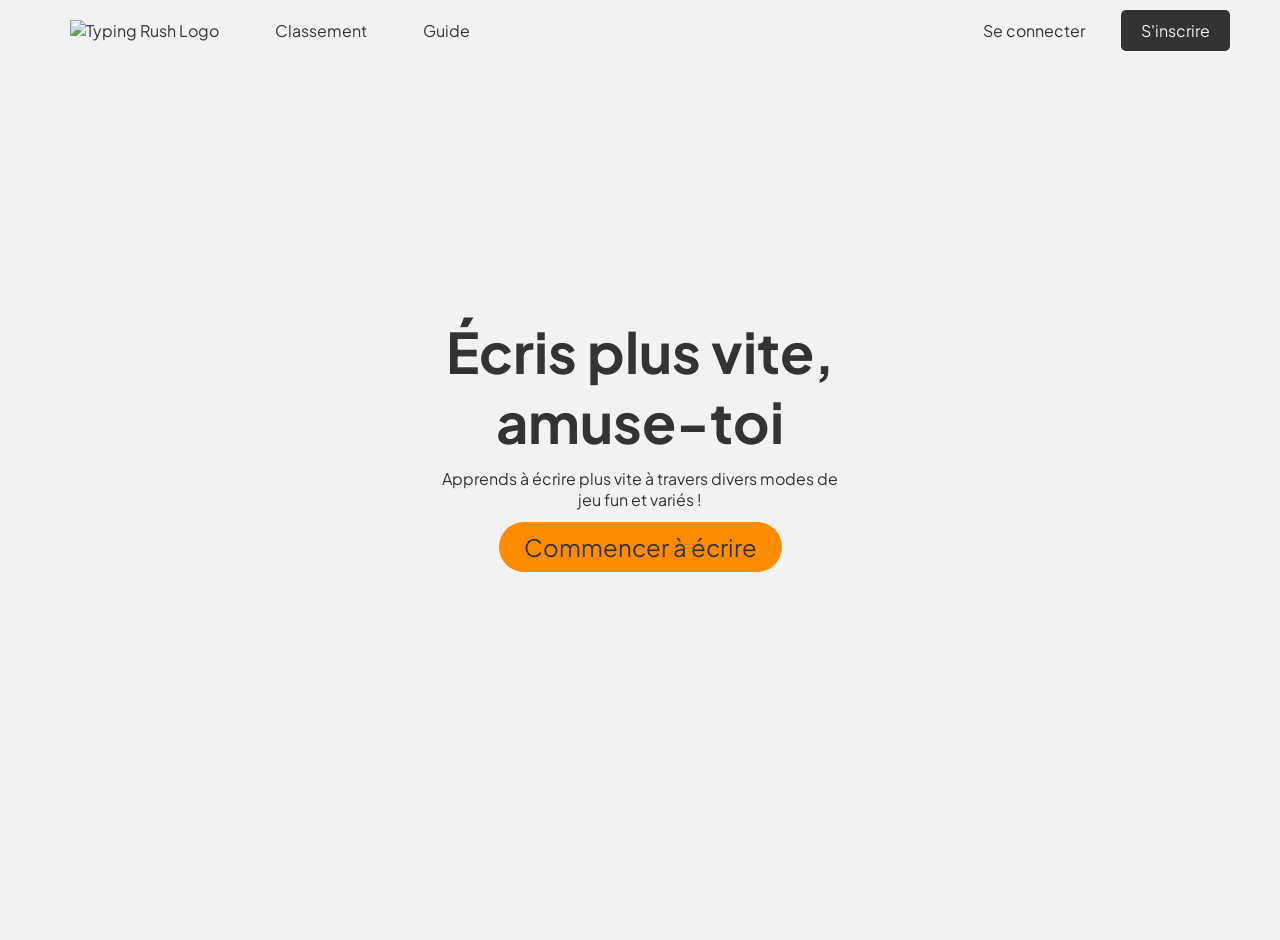
==== frontend/index.html @ f7826659 "add hero and nav" ====
<!DOCTYPE html>
<html lang="fr">
<head>
    <meta charset="UTF-8">
    <meta name="viewport" content="width=device-width, initial-scale=1.0">
    <link rel="preconnect" href="https://fonts.googleapis.com">
    <link rel="preconnect" href="https://fonts.gstatic.com" crossorigin>
    <link href="https://fonts.googleapis.com/css2?family=Plus+Jakarta+Sans:wght@400;500;600;700&family=JetBrains+Mono&display=swap" rel="stylesheet">
    <link rel="stylesheet" href="css/style.css">
    <title>TypingRush</title>
</head>

<body>
    <header>
        <nav>
            <div class="left">
                <a href="/" class="nav-link"><img src="" alt="Typing Rush Logo"></a>
                <a href="/" class="nav-link"><span>Classement</span></a>
                <a href="/" class="nav-link"><span>Guide</span></a>
            </div>
            <div class="right">
                <a href="/" target="_blank" class="nav-link"><span>Se connecter</span></a>
                <a href="/" span id="register" class="nav-link"><span>S'inscrire</span></a>
            </div>
        </nav>
    </header>

    <main>
        <div class="hero">
            <div class="hero-container">
                <h1 class="hero-title">Écris plus vite, amuse-toi</h1>
                <p class="hero-lead">Apprends à écrire plus vite à travers divers modes de jeu fun et variés ! </p>
                <a href="#" class="hero-cta"><span>Commencer à écrire</span></a>
            </div>
        </div>
    </main>
</body>
</html>
---- frontend/css/style.css ----
:root {
    /* Palette de couleur */
    --brand-orange: #FF8C00;
    --brand-dark: #333333;

    /* Role */
    --primary: var(--brand-orange);
    --secondary: #d37400; /* primary hover */
    --background: #F2F2F2;

    /* Text  Color*/
    --text-primary: var(--brand-dark);
    --text-secondary: #636363;

    /* Font families */
    --font-main: 'Plus Jakarta Sans', sans-serif;
    --font-mono: 'JetBrains Mono', monospace; /* Pour le jeu */

    /* Font bold */
    --fw-regular: 400;
    --fw-medium: 500;
    --fw-semibold: 600;
    --fw-bold: 700;

    /* Hover color */
    --text-hover: #000000;
    --bg-hover-active: #e5e7eb;

}

body {
    font-family: var(--font-main);
    font-weight: var(--fw-regular);
    color: var(--text-primary);
    background-color: var(--background);
    -webkit-font-smoothing: antialiased;
}

* {
    margin: 0;
    padding: 0;
    box-sizing: border-box;
    /*outline: 2px solid red;*/
}

a {
    text-decoration: none;
    color: var(--brand-dark)
}


/* NAVBAR SECTION */

nav {
    display: flex;
    align-items: center;
    justify-content: space-between;
    padding: 0 50px;
    height: 60px;
    font-size: 1rem;
}

nav .left {
    display: flex;
    gap: 1rem;
    
}

nav .right {
    display: flex;
    gap: 1rem;
}

nav .right #register {
    background-color: var(--brand-dark);
    color: var(--background);
    border-radius: 5px;
}

.nav-link {
    padding: 10px 20px;
}


.nav-link:hover {
    color: var(--text-hover);
}

/* HERO SECTION */

.hero {
    height: 880px;
    display: flex;
    flex-direction: column;
    justify-content: center;
    align-items: center;
}

.hero-container {
    display: flex;
    flex-direction: column;
    justify-content: center;
    align-items: center;
    text-align: center;
    gap: 0.75rem;
    margin-bottom: 7rem;
}

.hero-container .hero-title {
    width: 400px;
    font-size: 3.5rem;
    
}

.hero-container .hero-lead {
    width: 400px;
    font-size: 1rem;
}

.hero-container .hero-cta {
    padding: 10px 25px;
    background-color: var(--primary);
    border-radius: 9999px;
    font-size: 1.5rem;
}
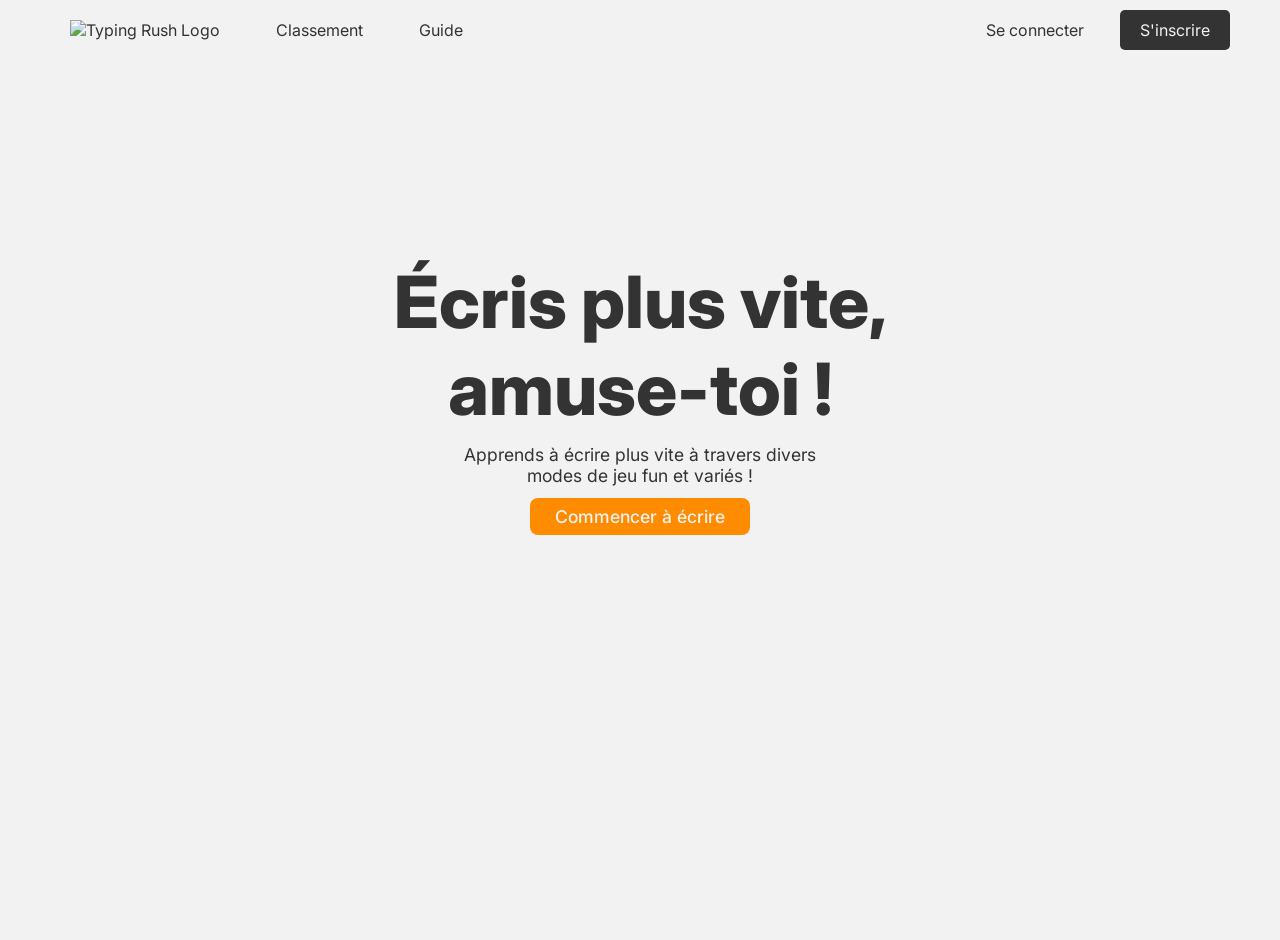
==== commit 811a37ea: "feat: adding responsive" ====
--- a/frontend/index.html
+++ b/frontend/index.html
@@ -5,7 +5,8 @@
     <meta name="viewport" content="width=device-width, initial-scale=1.0">
     <link rel="preconnect" href="https://fonts.googleapis.com">
     <link rel="preconnect" href="https://fonts.gstatic.com" crossorigin>
-    <link href="https://fonts.googleapis.com/css2?family=Plus+Jakarta+Sans:wght@400;500;600;700&family=JetBrains+Mono&display=swap" rel="stylesheet">
+    <link href="https://fonts.googleapis.com/css2?family=Inter:wght@400;500;600;700;800&family=JetBrains+Mono:wght@400;500;700&display=swap" rel="stylesheet">
+    <link rel="stylesheet" href="https://cdnjs.cloudflare.com/ajax/libs/font-awesome/6.5.0/css/all.min.css">
     <link rel="stylesheet" href="css/style.css">
     <title>TypingRush</title>
 </head>
@@ -13,6 +14,9 @@
 <body>
     <header>
         <nav>
+            <div class="menu">
+                <i class="fa-solid fa-bars"></i>
+            </div>
             <div class="left">
                 <a href="/" class="nav-link"><img src="" alt="Typing Rush Logo"></a>
                 <a href="/" class="nav-link"><span>Classement</span></a>
@@ -28,7 +32,7 @@
     <main>
         <div class="hero">
             <div class="hero-container">
-                <h1 class="hero-title">Écris plus vite, amuse-toi</h1>
+                <h1 class="hero-title">Écris plus vite, amuse-toi !</h1>
                 <p class="hero-lead">Apprends à écrire plus vite à travers divers modes de jeu fun et variés ! </p>
                 <a href="#" class="hero-cta"><span>Commencer à écrire</span></a>
             </div>
--- a/frontend/css/style.css
+++ b/frontend/css/style.css
@@ -13,14 +13,14 @@
     --text-secondary: #636363;
 
     /* Font families */
-    --font-main: 'Plus Jakarta Sans', sans-serif;
+    --font-main: 'Inter', sans-serif;
     --font-mono: 'JetBrains Mono', monospace; /* Pour le jeu */
 
     /* Font bold */
     --fw-regular: 400;
     --fw-medium: 500;
     --fw-semibold: 600;
-    --fw-bold: 700;
+    --fw-bold: 800;
 
     /* Hover color */
     --text-hover: #000000;
@@ -41,6 +41,10 @@
     padding: 0;
     box-sizing: border-box;
     /*outline: 2px solid red;*/
+}
+
+i {
+    font-family:'Franklin Gothic Medium', 'Arial Narrow', 'Arial', 'sans-serif';
 }
 
 a {
@@ -86,6 +90,12 @@
     color: var(--text-hover);
 }
 
+
+nav .menu {
+    display: none;
+}
+
+
 /* HERO SECTION */
 
 .hero {
@@ -103,23 +113,55 @@
     align-items: center;
     text-align: center;
     gap: 0.75rem;
-    margin-bottom: 7rem;
+    margin-bottom: 13rem;
 }
 
 .hero-container .hero-title {
-    width: 400px;
-    font-size: 3.5rem;
+    width: 700px;
+    font-size: 4.5rem;
+    font-weight: var(--fw-bold);
     
 }
 
 .hero-container .hero-lead {
     width: 400px;
-    font-size: 1rem;
+    font-size: 1.1rem;
 }
 
 .hero-container .hero-cta {
-    padding: 10px 25px;
+    color: var(--background);
+    padding: 8px 25px;
     background-color: var(--primary);
-    border-radius: 9999px;
-    font-size: 1.5rem;
+    border-radius: 8px;
+    font-size: 1.1rem;
+    font-weight: var(--fw-medium);
 }
+
+
+
+@media (max-width: 850px) {
+    nav {
+        justify-content: flex-end;
+    }
+    nav .left {
+        display: none;
+    }
+
+    nav .right  {
+        display: none;
+    }
+
+    nav .menu {
+        display: block;
+        font-size: 25px;
+    }
+
+}
+
+
+@media (max-width: 700px) {
+    .hero .hero-title {
+        width: 400px;
+        font-size: 3.25rem;
+    }
+}
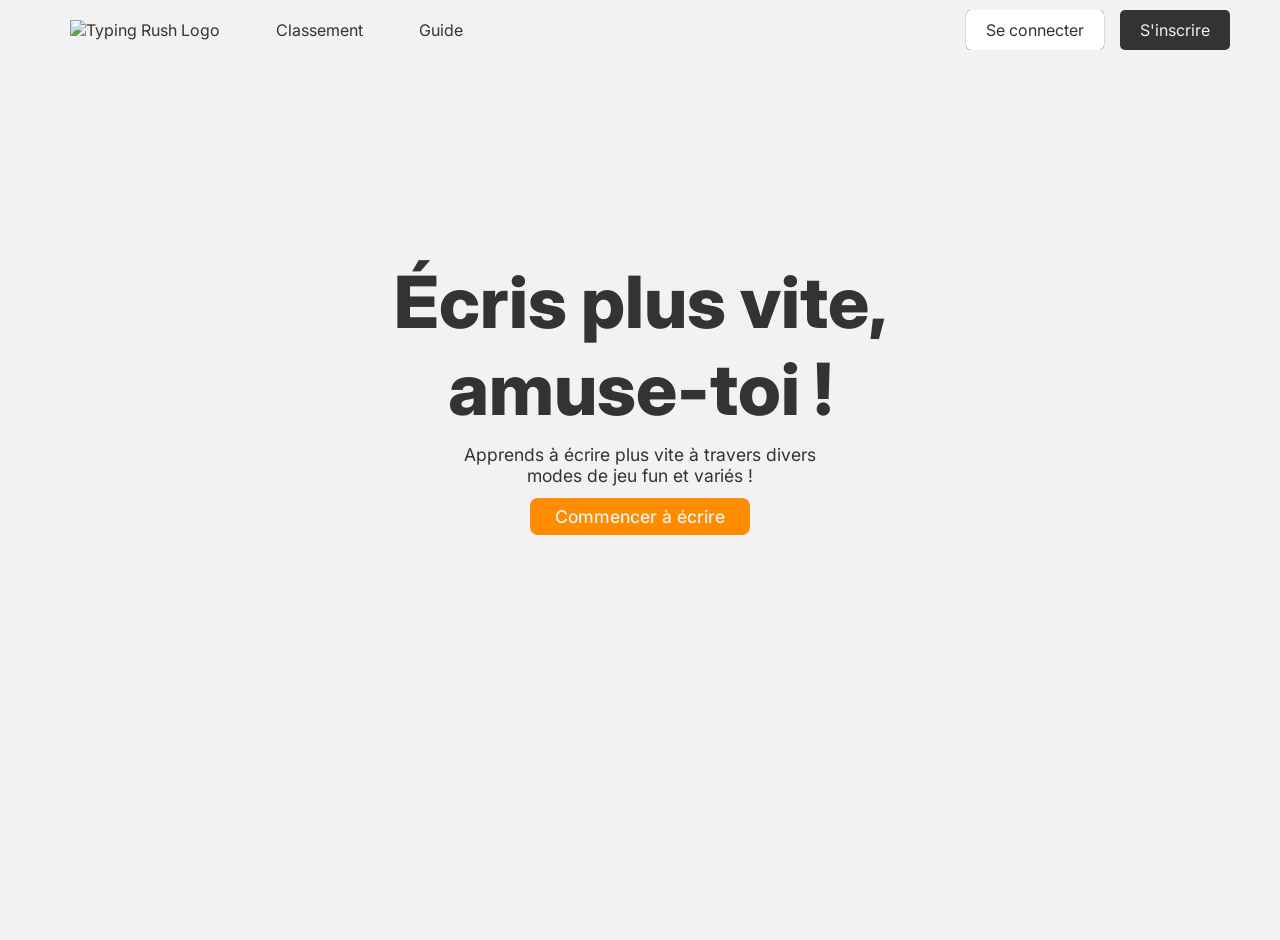
==== commit 636abcd1: "feat: implement responsive navigation menu" ====
--- a/frontend/index.html
+++ b/frontend/index.html
@@ -15,7 +15,17 @@
     <header>
         <nav>
             <div class="menu">
-                <i class="fa-solid fa-bars"></i>
+                <i class="fa-solid fa-bars bouton"></i>
+                <div class="close nav-menu">
+                    <div class=login-section>
+                        <span class=register>S'inscrire</span>
+                        <span class="login">Se connecter</span>
+                    </div>
+                    <div class="other">
+                        <span>Classement</span>
+                        <span>Guide</span>
+                    </div>
+                </div>
             </div>
             <div class="left">
                 <a href="/" class="nav-link"><img src="" alt="Typing Rush Logo"></a>
@@ -23,8 +33,8 @@
                 <a href="/" class="nav-link"><span>Guide</span></a>
             </div>
             <div class="right">
-                <a href="/" target="_blank" class="nav-link"><span>Se connecter</span></a>
-                <a href="/" span id="register" class="nav-link"><span>S'inscrire</span></a>
+                <a href="/" target="_blank" class="login nav-link"><span>Se connecter</span></a>
+                <a href="/" span class="register nav-link"><span>S'inscrire</span></a>
             </div>
         </nav>
     </header>
@@ -38,5 +48,6 @@
             </div>
         </div>
     </main>
+    <script src="js/ui.js"></script>
 </body>
 </html>
--- a/frontend/css/style.css
+++ b/frontend/css/style.css
@@ -2,11 +2,13 @@
     /* Palette de couleur */
     --brand-orange: #FF8C00;
     --brand-dark: #333333;
+    --white: #FFFFFF;
 
     /* Role */
     --primary: var(--brand-orange);
     --secondary: #d37400; /* primary hover */
     --background: #F2F2F2;
+    --bg-light: var(--white);
 
     /* Text  Color*/
     --text-primary: var(--brand-dark);
@@ -75,18 +77,13 @@
     gap: 1rem;
 }
 
-nav .right #register {
-    background-color: var(--brand-dark);
-    color: var(--background);
-    border-radius: 5px;
-}
 
 .nav-link {
     padding: 10px 20px;
 }
 
 
-.nav-link:hover {
+.nav-link:not(.register):hover {
     color: var(--text-hover);
 }
 
@@ -105,6 +102,7 @@
     justify-content: center;
     align-items: center;
 }
+
 
 .hero-container {
     display: flex;
@@ -138,6 +136,91 @@
 }
 
 
+.bouton {
+    z-index: 1000;
+    position: relative;
+    cursor: pointer;
+}
+
+.open {
+    position: fixed;
+    display: flex;
+    z-index: 100;
+    left: 0;
+    top: 70px;
+    width: 100%;
+    height: 100%;
+    background-color: var(--background);
+    flex-direction: column;
+    align-items: center;
+}
+
+.close {
+    display: none;
+}
+
+.nav-menu {
+    height: 500px;
+}
+
+.nav-menu {
+    height: 500px;
+}
+
+
+.nav-menu :is(.login-section, .other) {
+    display: flex;
+    flex-direction: column;
+}
+
+
+.login-section {
+    padding: 0 20px;
+    width: 100%;
+    gap: 20px;
+}
+
+.login-section > span {
+    text-align: center;
+    padding: 10px;
+    cursor: pointer;
+}
+
+
+.register {
+    background-color: var(--brand-dark);
+    color: var(--background);
+    border-radius: 5px;
+}
+
+
+.login {
+    box-shadow: 0 0 0 0.1px #000;
+    background-color: var(--bg-light);
+    border-radius: 5px;
+}
+
+.login:hover {
+    background-color: var(--bg-hover-active);
+}
+
+
+.other {
+    margin-top: 2.5rem;
+    padding: 15px 20px;
+    width: 100%;
+}
+
+
+.other > span{
+    padding: 15px;
+}
+
+.other > span:hover {
+    background-color: var(--bg-hover-active);
+    border-radius: 5px;
+}
+
 
 @media (max-width: 850px) {
     nav {
@@ -153,7 +236,7 @@
 
     nav .menu {
         display: block;
-        font-size: 25px;
+        font-size: 1.2rem;
     }
 
 }
@@ -164,4 +247,4 @@
         width: 400px;
         font-size: 3.25rem;
     }
-}+}
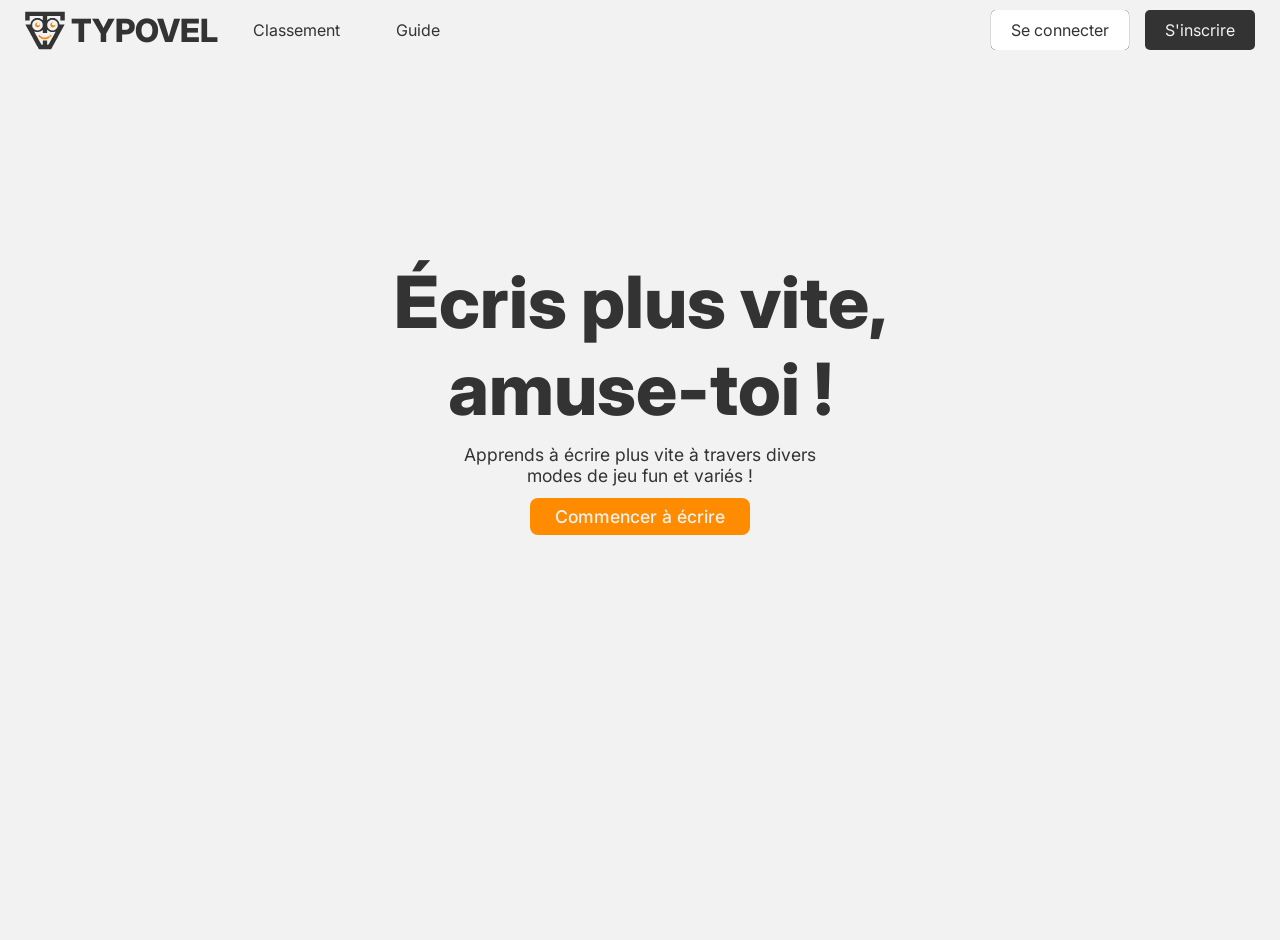
==== commit f21deb7c: "feat: add logo to landing page" ====
--- a/frontend/index.html
+++ b/frontend/index.html
@@ -3,17 +3,27 @@
 <head>
     <meta charset="UTF-8">
     <meta name="viewport" content="width=device-width, initial-scale=1.0">
+    <link rel="icon" type="image/svg+xml" href="assets/img/logo-icon.svg">
     <link rel="preconnect" href="https://fonts.googleapis.com">
     <link rel="preconnect" href="https://fonts.gstatic.com" crossorigin>
     <link href="https://fonts.googleapis.com/css2?family=Inter:wght@400;500;600;700;800&family=JetBrains+Mono:wght@400;500;700&display=swap" rel="stylesheet">
     <link rel="stylesheet" href="https://cdnjs.cloudflare.com/ajax/libs/font-awesome/6.5.0/css/all.min.css">
     <link rel="stylesheet" href="css/style.css">
-    <title>TypingRush</title>
+    <title>Typovel</title>
 </head>
 
 <body>
     <header>
         <nav>
+            <a href="/" class="logo"><img src="assets/img/logo-icon.svg" class="logo-icon" alt="Typovel Logo"><span>TYPOVEL</span></a>
+            <div class="left">
+                <a href="/" class="nav-link"><span>Classement</span></a>
+                <a href="/" class="nav-link"><span>Guide</span></a>
+            </div>
+            <div class="right">
+                <a href="/" target="_blank" class="login nav-link"><span>Se connecter</span></a>
+                <a href="/" class="register nav-link"><span>S'inscrire</span></a>
+            </div>
             <div class="menu">
                 <i class="fa-solid fa-bars bouton"></i>
                 <div class="close nav-menu">
@@ -26,15 +36,6 @@
                         <span>Guide</span>
                     </div>
                 </div>
-            </div>
-            <div class="left">
-                <a href="/" class="nav-link"><img src="" alt="Typing Rush Logo"></a>
-                <a href="/" class="nav-link"><span>Classement</span></a>
-                <a href="/" class="nav-link"><span>Guide</span></a>
-            </div>
-            <div class="right">
-                <a href="/" target="_blank" class="login nav-link"><span>Se connecter</span></a>
-                <a href="/" span class="register nav-link"><span>S'inscrire</span></a>
             </div>
         </nav>
     </header>
--- a/frontend/css/style.css
+++ b/frontend/css/style.css
@@ -26,7 +26,8 @@
 
     /* Hover color */
     --text-hover: #000000;
-    --bg-hover-active: #e5e7eb;
+    --light-bg-hover-active: #e5e7eb;
+    --dark-bg--hover-active: #484848;
 
 }
 
@@ -54,6 +55,23 @@
     color: var(--brand-dark)
 }
 
+.logo {
+    display: flex;
+    align-items: center;
+    gap: 0.4rem;
+    margin-right: 15px;
+}
+
+.logo span {
+    font-size: 2rem;
+    font-weight: var(--fw-bold);
+}
+
+.logo-icon {
+    margin-right: auto;
+    height: 40px;
+}
+
 
 /* NAVBAR SECTION */
 
@@ -61,7 +79,7 @@
     display: flex;
     align-items: center;
     justify-content: space-between;
-    padding: 0 50px;
+    padding: 0 25px;
     height: 60px;
     font-size: 1rem;
 }
@@ -69,7 +87,7 @@
 nav .left {
     display: flex;
     gap: 1rem;
-    
+    margin-right: auto;
 }
 
 nav .right {
@@ -140,6 +158,8 @@
     z-index: 1000;
     position: relative;
     cursor: pointer;
+    padding: 7px;
+    font-size: 1.5rem;
 }
 
 .open {
@@ -173,6 +193,10 @@
     flex-direction: column;
 }
 
+.nav-menu span {
+    cursor: pointer;
+}
+
 
 .login-section {
     padding: 0 20px;
@@ -183,7 +207,6 @@
 .login-section > span {
     text-align: center;
     padding: 10px;
-    cursor: pointer;
 }
 
 
@@ -200,8 +223,13 @@
     border-radius: 5px;
 }
 
+
+.register:hover {
+    background-color: var(--dark-bg--hover-active);
+}
+
 .login:hover {
-    background-color: var(--bg-hover-active);
+    background-color: var(--light-bg-hover-active);
 }
 
 
@@ -217,14 +245,14 @@
 }
 
 .other > span:hover {
-    background-color: var(--bg-hover-active);
+    background-color: var(--light-bg-hover-active);
     border-radius: 5px;
 }
 
 
 @media (max-width: 850px) {
     nav {
-        justify-content: flex-end;
+        padding: 0 25px;
     }
     nav .left {
         display: none;
